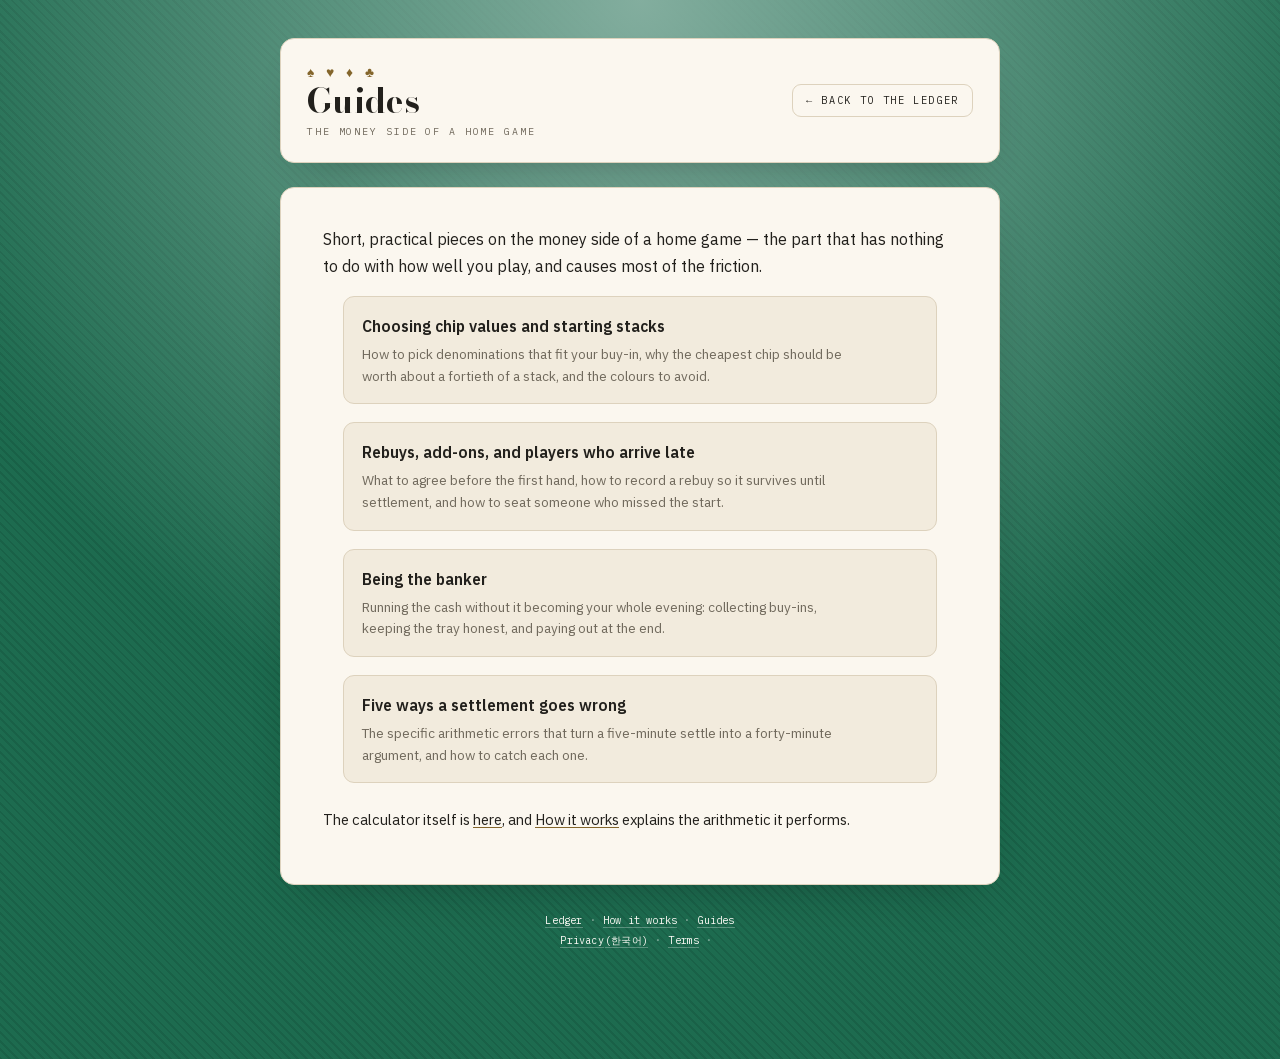
==== guides/index.html @ dd22d35c "Always show the footer in English — remove the language-based swapping Two commits ago the footer re" ====
<!DOCTYPE html>
<html lang="en">
<head>
<meta charset="UTF-8">
<!-- Partial CSP. script-src is deliberately absent: Google supports only strict
     CSP with per-request nonces for AdSense (a domain allowlist breaks ad serving
     as their domains rotate), and GitHub Pages serves static files and cannot
     generate a nonce per request. frame-ancestors and X-Content-Type-Options are
     header-only and cannot be set from a meta tag at all. What is here is the
     subset that is both enforceable and safe for ads. See docs/launch-runbook.md. -->
<meta http-equiv="Content-Security-Policy" content="object-src 'none'; base-uri 'none'; form-action 'none'; upgrade-insecure-requests">
<meta name="viewport" content="width=device-width, initial-scale=1, viewport-fit=cover">
<title>Guides — running the money side of a home poker game</title>
<meta name="description" content="Practical guides to the money side of a home game: chip denominations, rebuys, being the banker, and the five ways a settlement goes wrong.">
<meta name="theme-color" content="#14523c">
<meta name="referrer" content="strict-origin-when-cross-origin">
<link rel="canonical" href="https://homepokerledger.com/guides/">
<meta property="og:type" content="article">
<meta property="og:site_name" content="Home Poker Ledger">
<meta property="og:title" content="Guides — running the money side of a home poker game">
<meta property="og:description" content="Practical guides to the money side of a home game: chip denominations, rebuys, being the banker, and the five ways a settlement goes wrong.">
<meta property="og:url" content="https://homepokerledger.com/guides/">
<meta property="og:image" content="https://homepokerledger.com/og.png">
<meta name="twitter:card" content="summary_large_image">
<link rel="preload" href="../fonts/plex-sans-400-latin.woff2" as="font" type="font/woff2" crossorigin>
<link rel="preload" href="../fonts/bodoni-700-latin.woff2" as="font" type="font/woff2" crossorigin>
<link rel="preload" href="../fonts/plex-mono-400-latin.woff2" as="font" type="font/woff2" crossorigin>
<link rel="icon" href="data:image/svg+xml,%3Csvg xmlns='http://www.w3.org/2000/svg' viewBox='0 0 180 180'%3E%3Crect width='180' height='180' rx='40' fill='%2314523c'/%3E%3Cpath d='M90 34c-14 20-42 34-42 58a26 26 0 0 0 42 20 26 26 0 0 0 42-20c0-24-28-38-42-58z' fill='%23fcfaf5'/%3E%3Cpath d='M84 112c2 14-4 22-10 28h32c-6-6-12-14-10-28z' fill='%23fcfaf5'/%3E%3C/svg%3E">
<link rel="stylesheet" href="../site.css">
<script>
(function(){try{var s=JSON.parse(localStorage.getItem("poker.ledger.v1")||"null");
if(s&&(s.theme==="dark"||s.theme==="light"))document.documentElement.setAttribute("data-theme",s.theme);}catch(e){}})();
</script>
</head>
<body>

<main class="table">

  <header class="rail">
    <div class="brand">
      <div class="suits">&spades; &hearts; &diams; &clubs;</div>
      <h1>Guides</h1>
      <div class="sub">The money side of a home game</div>
    </div>
    <a class="back" href="../">&larr; Back to the ledger</a>
  </header>

  <article class="doc">

    <p class="lede">Short, practical pieces on the money side of a home game &mdash; the
      part that has nothing to do with how well you play, and causes most of the friction.</p>

    <ul class="cards">
      <li><a href="chip-denominations.html"><b>Choosing chip values and starting stacks</b>
        <span>How to pick denominations that fit your buy-in, why the cheapest chip should
        be worth about a fortieth of a stack, and the colours to avoid.</span></a></li>
      <li><a href="rebuys-and-late-entries.html"><b>Rebuys, add-ons, and players who arrive late</b>
        <span>What to agree before the first hand, how to record a rebuy so it survives
        until settlement, and how to seat someone who missed the start.</span></a></li>
      <li><a href="being-the-banker.html"><b>Being the banker</b>
        <span>Running the cash without it becoming your whole evening: collecting buy-ins,
        keeping the tray honest, and paying out at the end.</span></a></li>
      <li><a href="settlement-mistakes.html"><b>Five ways a settlement goes wrong</b>
        <span>The specific arithmetic errors that turn a five-minute settle into a
        forty-minute argument, and how to catch each one.</span></a></li>
    </ul>

    <p>The calculator itself is <a href="../">here</a>, and
      <a href="../how-it-works.html">How it works</a> explains the arithmetic it performs.</p>

  </article>

  <footer class="foot">
    <a href="../">Ledger</a><span class="sep">&middot;</span><a href="../how-it-works.html">How it works</a><span class="sep">&middot;</span><a href="../guides/">Guides</a><br><a href="../privacy.html" hreflang="en">Privacy</a>&#8202;<a href="../privacy-ko.html" lang="ko" hreflang="ko" aria-label="개인정보처리방침 — the privacy policy in Korean">(한국어)</a><span class="sep">&middot;</span><a href="../terms.html">Terms</a><span class="sep">&middot;</span><a href="#" data-consent-reopen hidden>Cookie settings</a>
  </footer>

</main>

<script src="../consent.js" defer></script>

</body>
</html>
---- site.css ----
/* Self-hosted fonts — no third-party request, and no round trip to discover the
   URLs. Google Fonts required fetching a stylesheet from fonts.googleapis.com before
   the browser could even learn where the font files were, then a second connection to
   fonts.gstatic.com to get them. Both are gone.

   These are the exact woff2 subsets Google served, so the bytes on the wire are
   unchanged; only the origin is. IBM Plex and Bodoni Moda are both SIL OFL 1.1,
   which permits this — see fonts/OFL.txt.

   unicode-range means a browser fetches only the subsets a page actually needs;
   latin-ext is what carries the won sign, so a KRW user pulls it and nobody else does.
   The card suits and the transfer arrow are outside both subsets and fall back to a
   system font, exactly as they did before. */
@font-face{
  font-family:'Bodoni Moda';
  font-style:normal;
  font-weight:700;
  font-display:swap;
  src:url(fonts/bodoni-700-latin.woff2) format('woff2');
  unicode-range:U+0000-00FF, U+0131, U+0152-0153, U+02BB-02BC, U+02C6, U+02DA, U+02DC, U+0304, U+0308, U+0329, U+2000-206F, U+20AC, U+2122, U+2191, U+2193, U+2212, U+2215, U+FEFF, U+FFFD;
}
@font-face{
  font-family:'Bodoni Moda';
  font-style:normal;
  font-weight:700;
  font-display:swap;
  src:url(fonts/bodoni-700-latin-ext.woff2) format('woff2');
  unicode-range:U+0100-02BA, U+02BD-02C5, U+02C7-02CC, U+02CE-02D7, U+02DD-02FF, U+0304, U+0308, U+0329, U+1D00-1DBF, U+1E00-1E9F, U+1EF2-1EFF, U+2020, U+20A0-20AB, U+20AD-20C0, U+2113, U+2C60-2C7F, U+A720-A7FF;
}
@font-face{
  font-family:'IBM Plex Sans';
  font-style:normal;
  font-weight:400;
  font-display:swap;
  src:url(fonts/plex-sans-400-latin.woff2) format('woff2');
  unicode-range:U+0000-00FF, U+0131, U+0152-0153, U+02BB-02BC, U+02C6, U+02DA, U+02DC, U+0304, U+0308, U+0329, U+2000-206F, U+20AC, U+2122, U+2191, U+2193, U+2212, U+2215, U+FEFF, U+FFFD;
}
@font-face{
  font-family:'IBM Plex Sans';
  font-style:normal;
  font-weight:400;
  font-display:swap;
  src:url(fonts/plex-sans-400-latin-ext.woff2) format('woff2');
  unicode-range:U+0100-02BA, U+02BD-02C5, U+02C7-02CC, U+02CE-02D7, U+02DD-02FF, U+0304, U+0308, U+0329, U+1D00-1DBF, U+1E00-1E9F, U+1EF2-1EFF, U+2020, U+20A0-20AB, U+20AD-20C0, U+2113, U+2C60-2C7F, U+A720-A7FF;
}
@font-face{
  font-family:'IBM Plex Sans';
  font-style:normal;
  font-weight:500;
  font-display:swap;
  src:url(fonts/plex-sans-500-latin.woff2) format('woff2');
  unicode-range:U+0000-00FF, U+0131, U+0152-0153, U+02BB-02BC, U+02C6, U+02DA, U+02DC, U+0304, U+0308, U+0329, U+2000-206F, U+20AC, U+2122, U+2191, U+2193, U+2212, U+2215, U+FEFF, U+FFFD;
}
@font-face{
  font-family:'IBM Plex Sans';
  font-style:normal;
  font-weight:500;
  font-display:swap;
  src:url(fonts/plex-sans-500-latin-ext.woff2) format('woff2');
  unicode-range:U+0100-02BA, U+02BD-02C5, U+02C7-02CC, U+02CE-02D7, U+02DD-02FF, U+0304, U+0308, U+0329, U+1D00-1DBF, U+1E00-1E9F, U+1EF2-1EFF, U+2020, U+20A0-20AB, U+20AD-20C0, U+2113, U+2C60-2C7F, U+A720-A7FF;
}
@font-face{
  font-family:'IBM Plex Sans';
  font-style:normal;
  font-weight:600;
  font-display:swap;
  src:url(fonts/plex-sans-600-latin.woff2) format('woff2');
  unicode-range:U+0000-00FF, U+0131, U+0152-0153, U+02BB-02BC, U+02C6, U+02DA, U+02DC, U+0304, U+0308, U+0329, U+2000-206F, U+20AC, U+2122, U+2191, U+2193, U+2212, U+2215, U+FEFF, U+FFFD;
}
@font-face{
  font-family:'IBM Plex Sans';
  font-style:normal;
  font-weight:600;
  font-display:swap;
  src:url(fonts/plex-sans-600-latin-ext.woff2) format('woff2');
  unicode-range:U+0100-02BA, U+02BD-02C5, U+02C7-02CC, U+02CE-02D7, U+02DD-02FF, U+0304, U+0308, U+0329, U+1D00-1DBF, U+1E00-1E9F, U+1EF2-1EFF, U+2020, U+20A0-20AB, U+20AD-20C0, U+2113, U+2C60-2C7F, U+A720-A7FF;
}
@font-face{
  font-family:'IBM Plex Sans';
  font-style:normal;
  font-weight:700;
  font-display:swap;
  src:url(fonts/plex-sans-700-latin.woff2) format('woff2');
  unicode-range:U+0000-00FF, U+0131, U+0152-0153, U+02BB-02BC, U+02C6, U+02DA, U+02DC, U+0304, U+0308, U+0329, U+2000-206F, U+20AC, U+2122, U+2191, U+2193, U+2212, U+2215, U+FEFF, U+FFFD;
}
@font-face{
  font-family:'IBM Plex Sans';
  font-style:normal;
  font-weight:700;
  font-display:swap;
  src:url(fonts/plex-sans-700-latin-ext.woff2) format('woff2');
  unicode-range:U+0100-02BA, U+02BD-02C5, U+02C7-02CC, U+02CE-02D7, U+02DD-02FF, U+0304, U+0308, U+0329, U+1D00-1DBF, U+1E00-1E9F, U+1EF2-1EFF, U+2020, U+20A0-20AB, U+20AD-20C0, U+2113, U+2C60-2C7F, U+A720-A7FF;
}
@font-face{
  font-family:'IBM Plex Mono';
  font-style:normal;
  font-weight:400;
  font-display:swap;
  src:url(fonts/plex-mono-400-latin.woff2) format('woff2');
  unicode-range:U+0000-00FF, U+0131, U+0152-0153, U+02BB-02BC, U+02C6, U+02DA, U+02DC, U+0304, U+0308, U+0329, U+2000-206F, U+20AC, U+2122, U+2191, U+2193, U+2212, U+2215, U+FEFF, U+FFFD;
}
@font-face{
  font-family:'IBM Plex Mono';
  font-style:normal;
  font-weight:400;
  font-display:swap;
  src:url(fonts/plex-mono-400-latin-ext.woff2) format('woff2');
  unicode-range:U+0100-02BA, U+02BD-02C5, U+02C7-02CC, U+02CE-02D7, U+02DD-02FF, U+0304, U+0308, U+0329, U+1D00-1DBF, U+1E00-1E9F, U+1EF2-1EFF, U+2020, U+20A0-20AB, U+20AD-20C0, U+2113, U+2C60-2C7F, U+A720-A7FF;
}
@font-face{
  font-family:'IBM Plex Mono';
  font-style:normal;
  font-weight:500;
  font-display:swap;
  src:url(fonts/plex-mono-500-latin.woff2) format('woff2');
  unicode-range:U+0000-00FF, U+0131, U+0152-0153, U+02BB-02BC, U+02C6, U+02DA, U+02DC, U+0304, U+0308, U+0329, U+2000-206F, U+20AC, U+2122, U+2191, U+2193, U+2212, U+2215, U+FEFF, U+FFFD;
}
@font-face{
  font-family:'IBM Plex Mono';
  font-style:normal;
  font-weight:500;
  font-display:swap;
  src:url(fonts/plex-mono-500-latin-ext.woff2) format('woff2');
  unicode-range:U+0100-02BA, U+02BD-02C5, U+02C7-02CC, U+02CE-02D7, U+02DD-02FF, U+0304, U+0308, U+0329, U+1D00-1DBF, U+1E00-1E9F, U+1EF2-1EFF, U+2020, U+20A0-20AB, U+20AD-20C0, U+2113, U+2C60-2C7F, U+A720-A7FF;
}
@font-face{
  font-family:'IBM Plex Mono';
  font-style:normal;
  font-weight:600;
  font-display:swap;
  src:url(fonts/plex-mono-600-latin.woff2) format('woff2');
  unicode-range:U+0000-00FF, U+0131, U+0152-0153, U+02BB-02BC, U+02C6, U+02DA, U+02DC, U+0304, U+0308, U+0329, U+2000-206F, U+20AC, U+2122, U+2191, U+2193, U+2212, U+2215, U+FEFF, U+FFFD;
}
@font-face{
  font-family:'IBM Plex Mono';
  font-style:normal;
  font-weight:600;
  font-display:swap;
  src:url(fonts/plex-mono-600-latin-ext.woff2) format('woff2');
  unicode-range:U+0100-02BA, U+02BD-02C5, U+02C7-02CC, U+02CE-02D7, U+02DD-02FF, U+0304, U+0308, U+0329, U+1D00-1DBF, U+1E00-1E9F, U+1EF2-1EFF, U+2020, U+20A0-20AB, U+20AD-20C0, U+2113, U+2C60-2C7F, U+A720-A7FF;
}
@font-face{
  font-family:'IBM Plex Mono';
  font-style:normal;
  font-weight:700;
  font-display:swap;
  src:url(fonts/plex-mono-700-latin.woff2) format('woff2');
  unicode-range:U+0000-00FF, U+0131, U+0152-0153, U+02BB-02BC, U+02C6, U+02DA, U+02DC, U+0304, U+0308, U+0329, U+2000-206F, U+20AC, U+2122, U+2191, U+2193, U+2212, U+2215, U+FEFF, U+FFFD;
}
@font-face{
  font-family:'IBM Plex Mono';
  font-style:normal;
  font-weight:700;
  font-display:swap;
  src:url(fonts/plex-mono-700-latin-ext.woff2) format('woff2');
  unicode-range:U+0100-02BA, U+02BD-02C5, U+02C7-02CC, U+02CE-02D7, U+02DD-02FF, U+0304, U+0308, U+0329, U+1D00-1DBF, U+1E00-1E9F, U+1EF2-1EFF, U+2020, U+20A0-20AB, U+20AD-20C0, U+2113, U+2C60-2C7F, U+A720-A7FF;
}

/* Shared styling for the document pages — privacy, terms, the guides, and 404.
   index.html deliberately stays a single self-contained file: it is the app, it
   must work offline, and the test suite extracts its functions from that one file.
   These pages are documents, so they share a stylesheet instead of copying 600
   lines of app CSS five times.

   The :root blocks below are a copy of the ones in index.html. That copy is a
   drift risk, so test/cases/tokens.js asserts the two agree, token for token,
   in all three blocks. Change a colour in one place and the suite fails. */

:root{
  --display:'Bodoni Moda',Didot,'Bodoni MT',Georgia,serif;
  --body:'IBM Plex Sans','Helvetica Neue',Arial,sans-serif;
  --mono:'IBM Plex Mono','SFMono-Regular',Consolas,monospace;

  --felt:#1d6b4f;
  --felt-deep:#14523c;
  --rail:#6b3f22;
  --card:#fbf7ef;
  --card-edge:#ddd2bd;
  --card-sunk:#f2ebdd;
  --ink:#22201c;
  --ink-soft:#716a5d;
  --gold:#84662c;
  --win:#1c7a4f;
  --loss:#b23b34;
  --flat:#716a5d;
  --alert:#9f6028;
  --alert-bg:#fdf1df;
  --ok-bg:#e9f5ed;
  --chip:#f4ede0;
  --chip-edge:#c8b998;
  --shadow:rgba(10,26,20,.42);
  --on-felt:#fcfaf5;
  --on-felt-dim:#dfe8e2;
}
@media (prefers-color-scheme: dark){
  :root:not([data-theme="light"]){
    --felt:#0d3527;
    --felt-deep:#07231a;
    --rail:#2e1c10;
    --card:#161c1a;
    --card-edge:#2c3a35;
    --card-sunk:#101614;
    --ink:#eee7da;
    --ink-soft:#93a09a;
    --gold:#d8b061;
    --win:#5fcf94;
    --loss:#f0776c;
    --flat:#93a09a;
    --alert:#eca85e;
    --alert-bg:#2a1f10;
    --ok-bg:#10261b;
    --chip:#1d2623;
    --chip-edge:#3a4a44;
    --shadow:rgba(0,0,0,.6);
    --on-felt:#eef3ef;
    --on-felt-dim:#a9bbb2;
  }
}
:root[data-theme="dark"]{
  --felt:#0d3527;
  --felt-deep:#07231a;
  --rail:#2e1c10;
  --card:#161c1a;
  --card-edge:#2c3a35;
  --card-sunk:#101614;
  --ink:#eee7da;
  --ink-soft:#93a09a;
  --gold:#d8b061;
  --win:#5fcf94;
  --loss:#f0776c;
  --flat:#93a09a;
  --alert:#eca85e;
  --alert-bg:#2a1f10;
  --ok-bg:#10261b;
  --chip:#1d2623;
  --chip-edge:#3a4a44;
  --shadow:rgba(0,0,0,.6);
  --on-felt:#eef3ef;
  --on-felt-dim:#a9bbb2;
}

*{ box-sizing:border-box; }
body{
  margin:0;
  color:var(--ink);
  font-family:var(--body);
  background-color:var(--felt);
  background-image:
    radial-gradient(circle at 50% 0%, color-mix(in srgb, var(--felt) 55%, #ffffff) 0%, transparent 62%),
    repeating-linear-gradient(45deg, color-mix(in srgb, var(--felt-deep) 40%, transparent) 0 2px, transparent 2px 6px);
  min-height:100vh;
}
img{ max-width:100%; }
[hidden]{ display:none !important; }

.table{
  max-width:760px;
  margin:clamp(12px,3vw,44px) auto;
  padding:0 clamp(10px,2.4vw,20px) clamp(40px,6vw,70px);
}

/* ---- header, matching the app's rail ---- */
.rail{
  background:var(--card);
  border:1px solid var(--card-edge);
  border-radius:14px;
  box-shadow:0 20px 44px -26px var(--shadow);
  padding:clamp(16px,3vw,24px) clamp(16px,3vw,26px);
  display:flex;
  align-items:center;
  gap:14px;
  flex-wrap:wrap;
}
.brand{ flex:1 1 auto; min-width:0; }
.suits{ font-size:.86rem; letter-spacing:.32em; color:var(--gold); margin-bottom:2px; }
.rail h1{
  font-family:var(--display);
  font-weight:700;
  font-size:clamp(1.5rem,4.2vw,2.1rem);
  line-height:1.05;
  margin:0;
  letter-spacing:.01em;
}
.rail .sub{
  font-family:var(--mono);
  font-size:.62rem;
  letter-spacing:.19em;
  text-transform:uppercase;
  color:var(--ink-soft);
  margin-top:6px;
}
.back{
  font-family:var(--mono);
  font-size:.64rem;
  letter-spacing:.16em;
  text-transform:uppercase;
  color:var(--ink);
  text-decoration:none;
  border:1px solid var(--card-edge);
  border-radius:9px;
  padding:9px 13px;
  white-space:nowrap;
  transition:background .15s ease, border-color .15s ease;
}
.back:hover{ background:var(--card-sunk); border-color:var(--gold); }
.back:focus-visible{ outline:2px solid var(--gold); outline-offset:2px; }

/* ---- the document body ---- */
.doc{
  margin-top:clamp(16px,2.6vw,24px);
  background:var(--card);
  border:1px solid var(--card-edge);
  border-radius:14px;
  box-shadow:0 20px 44px -26px var(--shadow);
  padding:clamp(20px,3.4vw,38px) clamp(18px,3.4vw,42px);
}
.doc h2{
  font-family:var(--display);
  font-weight:700;
  font-size:clamp(1.15rem,2.6vw,1.42rem);
  line-height:1.25;
  margin:2em 0 .55em;
  letter-spacing:.01em;
}
.doc h2:first-child{ margin-top:0; }
.doc h3{
  font-family:var(--mono);
  font-size:.68rem;
  letter-spacing:.17em;
  text-transform:uppercase;
  color:var(--ink-soft);
  margin:1.9em 0 .5em;
}
.doc p, .doc li{ font-size:.92rem; line-height:1.72; margin:0 0 .95em; max-width:66ch; }
.doc ul, .doc ol{ padding-left:1.25em; margin:0 0 1.1em; }
.doc li{ margin-bottom:.4em; }
.doc a{ color:var(--ink); text-underline-offset:2px; text-decoration-color:var(--gold); }
.doc a:hover{ color:var(--gold); }
.doc a:focus-visible{ outline:2px solid var(--gold); outline-offset:2px; border-radius:2px; }
.doc strong{ font-weight:600; }
.doc .lede{ font-size:1rem; color:var(--ink); }
.doc hr{ border:0; border-top:1px solid var(--card-edge); margin:2.2em 0; }

.updated{
  font-family:var(--mono);
  font-size:.62rem;
  letter-spacing:.16em;
  text-transform:uppercase;
  color:var(--ink-soft);
  margin:0 0 1.8em;
}

/* A definition-style table for "what we collect / why / how long". */
.doc table{ width:100%; border-collapse:collapse; margin:0 0 1.4em; font-size:.86rem; }
.doc th, .doc td{
  text-align:left;
  vertical-align:top;
  padding:9px 12px 9px 0;
  border-bottom:1px solid var(--card-edge);
  line-height:1.6;
}
.doc th{
  font-family:var(--mono);
  font-size:.6rem;
  letter-spacing:.17em;
  text-transform:uppercase;
  color:var(--ink-soft);
  font-weight:400;
}
.table-scroll{ overflow-x:auto; }

/* ---- the placeholder that has to be filled before this can go live ---- */
.todo{
  display:inline-block;
  font-family:var(--mono);
  font-size:.82em;
  font-weight:600;
  letter-spacing:.04em;
  color:var(--alert);
  background:var(--alert-bg);
  border:1.5px dashed var(--alert);
  border-radius:6px;
  padding:1px 7px;
}
.notready{
  background:var(--alert-bg);
  border:1.5px solid var(--alert);
  border-radius:11px;
  padding:15px 18px;
  margin:0 0 1.9em;
}
.notready p{ margin:0; font-size:.86rem; line-height:1.65; }
.notready .head{
  font-family:var(--mono);
  font-size:.6rem;
  letter-spacing:.19em;
  text-transform:uppercase;
  color:var(--alert);
  margin-bottom:6px;
}

/* ---- footer, shared with the app ---- */
.foot{
  margin-top:clamp(18px,3vw,26px);
  font-family:var(--mono);
  font-size:.64rem;
  line-height:1.95;
  letter-spacing:.02em;
  color:var(--on-felt-dim);
  text-align:center;
}
.foot a{ color:var(--on-felt); text-decoration:none; border-bottom:1px solid rgba(255,255,255,.28); }
.foot a:hover{ border-bottom-color:var(--on-felt); }
.foot a:focus-visible{ outline:2px solid var(--on-felt); outline-offset:3px; border-radius:2px; }
.foot .sep{ opacity:.5; margin:0 7px; }

/* ---- index of guide articles ---- */
.cards{ display:grid; gap:12px; margin:0; padding:0; list-style:none; }
.cards a{
  display:block;
  padding:16px 18px;
  border:1px solid var(--card-edge);
  border-radius:11px;
  text-decoration:none;
  color:var(--ink);
  background:var(--card-sunk);
  transition:border-color .15s ease, background .15s ease;
}
.cards a:hover{ border-color:var(--gold); }
.cards a:focus-visible{ outline:2px solid var(--gold); outline-offset:2px; }
.cards b{ display:block; font-size:.98rem; margin-bottom:4px; font-weight:600; }
.cards span{ display:block; font-size:.85rem; color:var(--ink-soft); line-height:1.6; max-width:60ch; }

@media (prefers-reduced-motion: reduce){
  *{ transition-duration:.01ms !important; animation-duration:.01ms !important; }
}
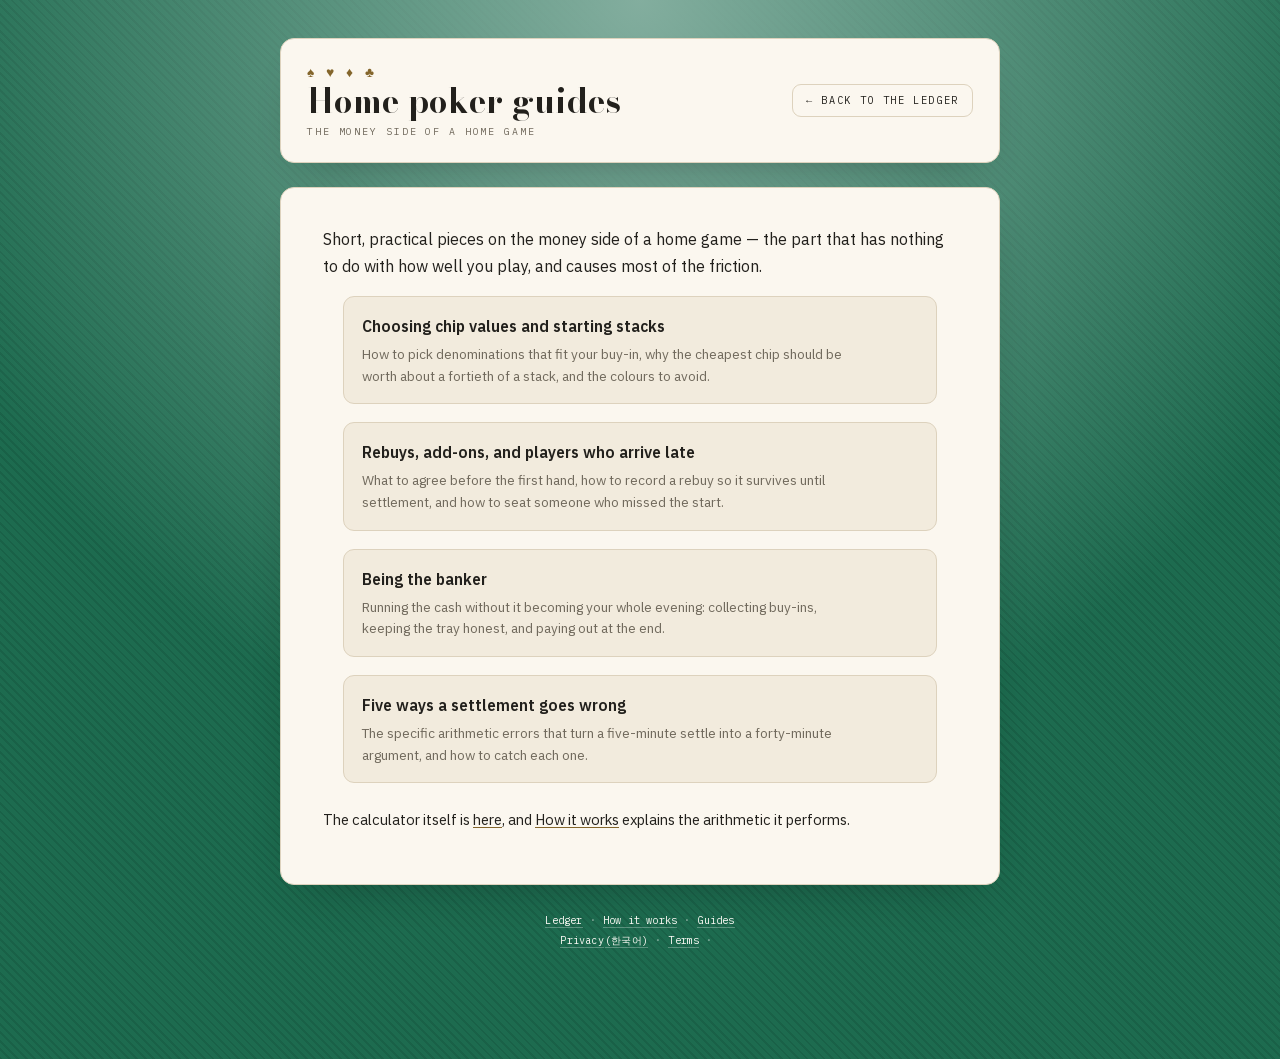
==== commit d446fe05: "Make the H1 headings describe the page instead of labelling the nav After <title>, the H1 is the str" ====
--- a/guides/index.html
+++ b/guides/index.html
@@ -39,7 +39,7 @@
   <header class="rail">
     <div class="brand">
       <div class="suits">&spades; &hearts; &diams; &clubs;</div>
-      <h1>Guides</h1>
+      <h1>Home poker guides</h1>
       <div class="sub">The money side of a home game</div>
     </div>
     <a class="back" href="../">&larr; Back to the ledger</a>
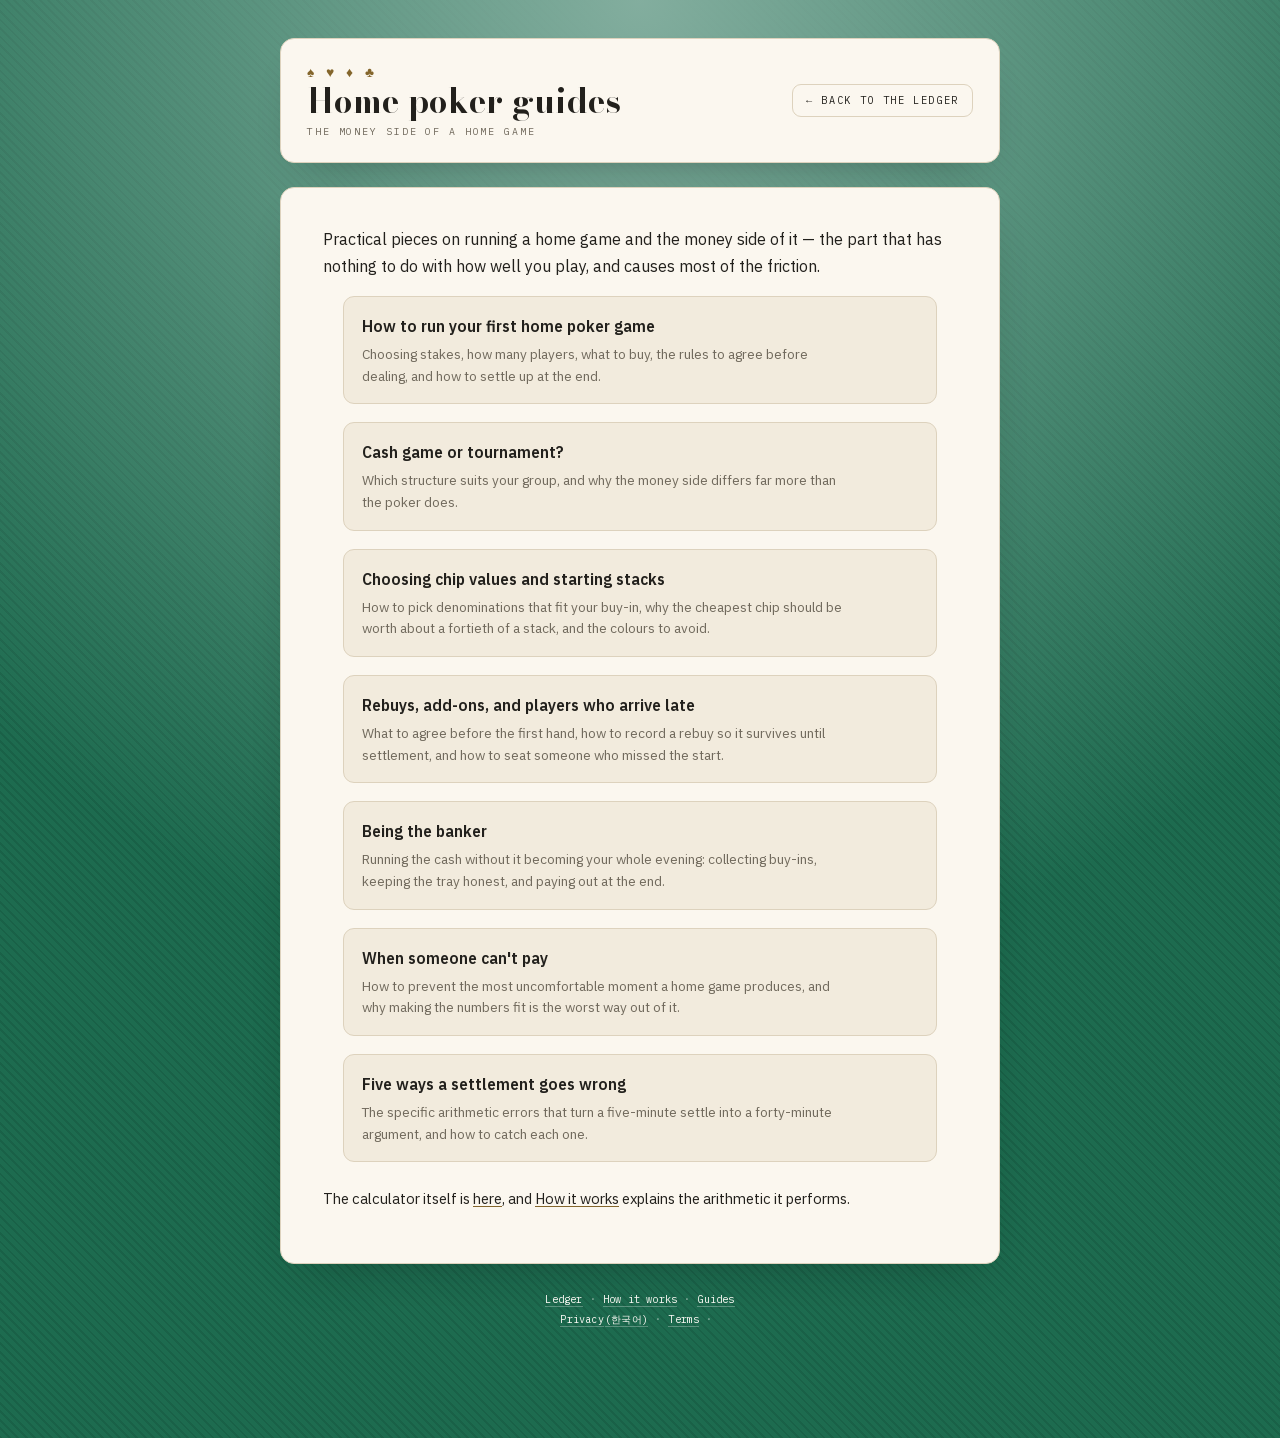
==== commit 23761fe7: "Three new guides, document the cash-out button, and expand the gap-covering rule GUIDES  ~11,000 wor" ====
--- a/guides/index.html
+++ b/guides/index.html
@@ -25,7 +25,12 @@
 <link rel="preload" href="../fonts/plex-sans-400-latin.woff2" as="font" type="font/woff2" crossorigin>
 <link rel="preload" href="../fonts/bodoni-700-latin.woff2" as="font" type="font/woff2" crossorigin>
 <link rel="preload" href="../fonts/plex-mono-400-latin.woff2" as="font" type="font/woff2" crossorigin>
-<link rel="icon" href="data:image/svg+xml,%3Csvg xmlns='http://www.w3.org/2000/svg' viewBox='0 0 180 180'%3E%3Crect width='180' height='180' rx='40' fill='%2314523c'/%3E%3Cpath d='M90 34c-14 20-42 34-42 58a26 26 0 0 0 42 20 26 26 0 0 0 42-20c0-24-28-38-42-58z' fill='%23fcfaf5'/%3E%3Cpath d='M84 112c2 14-4 22-10 28h32c-6-6-12-14-10-28z' fill='%23fcfaf5'/%3E%3C/svg%3E">
+<link rel="icon" href="/favicon.ico" sizes="32x32">
+<link rel="icon" type="image/png" sizes="48x48" href="../favicon-48.png">
+<link rel="icon" type="image/png" sizes="96x96" href="../favicon-96.png">
+<link rel="icon" type="image/png" sizes="192x192" href="../favicon-192.png">
+<link rel="icon" type="image/svg+xml" href="../icon.svg">
+<link rel="apple-touch-icon" sizes="192x192" href="../favicon-192.png">
 <link rel="stylesheet" href="../site.css">
 <script>
 (function(){try{var s=JSON.parse(localStorage.getItem("poker.ledger.v1")||"null");
@@ -47,10 +52,16 @@
 
   <article class="doc">
 
-    <p class="lede">Short, practical pieces on the money side of a home game &mdash; the
+    <p class="lede">Practical pieces on running a home game and the money side of it &mdash; the
       part that has nothing to do with how well you play, and causes most of the friction.</p>
 
     <ul class="cards">
+      <li><a href="first-home-game.html"><b>How to run your first home poker game</b>
+        <span>Choosing stakes, how many players, what to buy, the rules to agree before
+        dealing, and how to settle up at the end.</span></a></li>
+      <li><a href="cash-game-or-tournament.html"><b>Cash game or tournament?</b>
+        <span>Which structure suits your group, and why the money side differs far more
+        than the poker does.</span></a></li>
       <li><a href="chip-denominations.html"><b>Choosing chip values and starting stacks</b>
         <span>How to pick denominations that fit your buy-in, why the cheapest chip should
         be worth about a fortieth of a stack, and the colours to avoid.</span></a></li>
@@ -60,6 +71,9 @@
       <li><a href="being-the-banker.html"><b>Being the banker</b>
         <span>Running the cash without it becoming your whole evening: collecting buy-ins,
         keeping the tray honest, and paying out at the end.</span></a></li>
+      <li><a href="when-someone-cannot-pay.html"><b>When someone can't pay</b>
+        <span>How to prevent the most uncomfortable moment a home game produces, and
+        why making the numbers fit is the worst way out of it.</span></a></li>
       <li><a href="settlement-mistakes.html"><b>Five ways a settlement goes wrong</b>
         <span>The specific arithmetic errors that turn a five-minute settle into a
         forty-minute argument, and how to catch each one.</span></a></li>
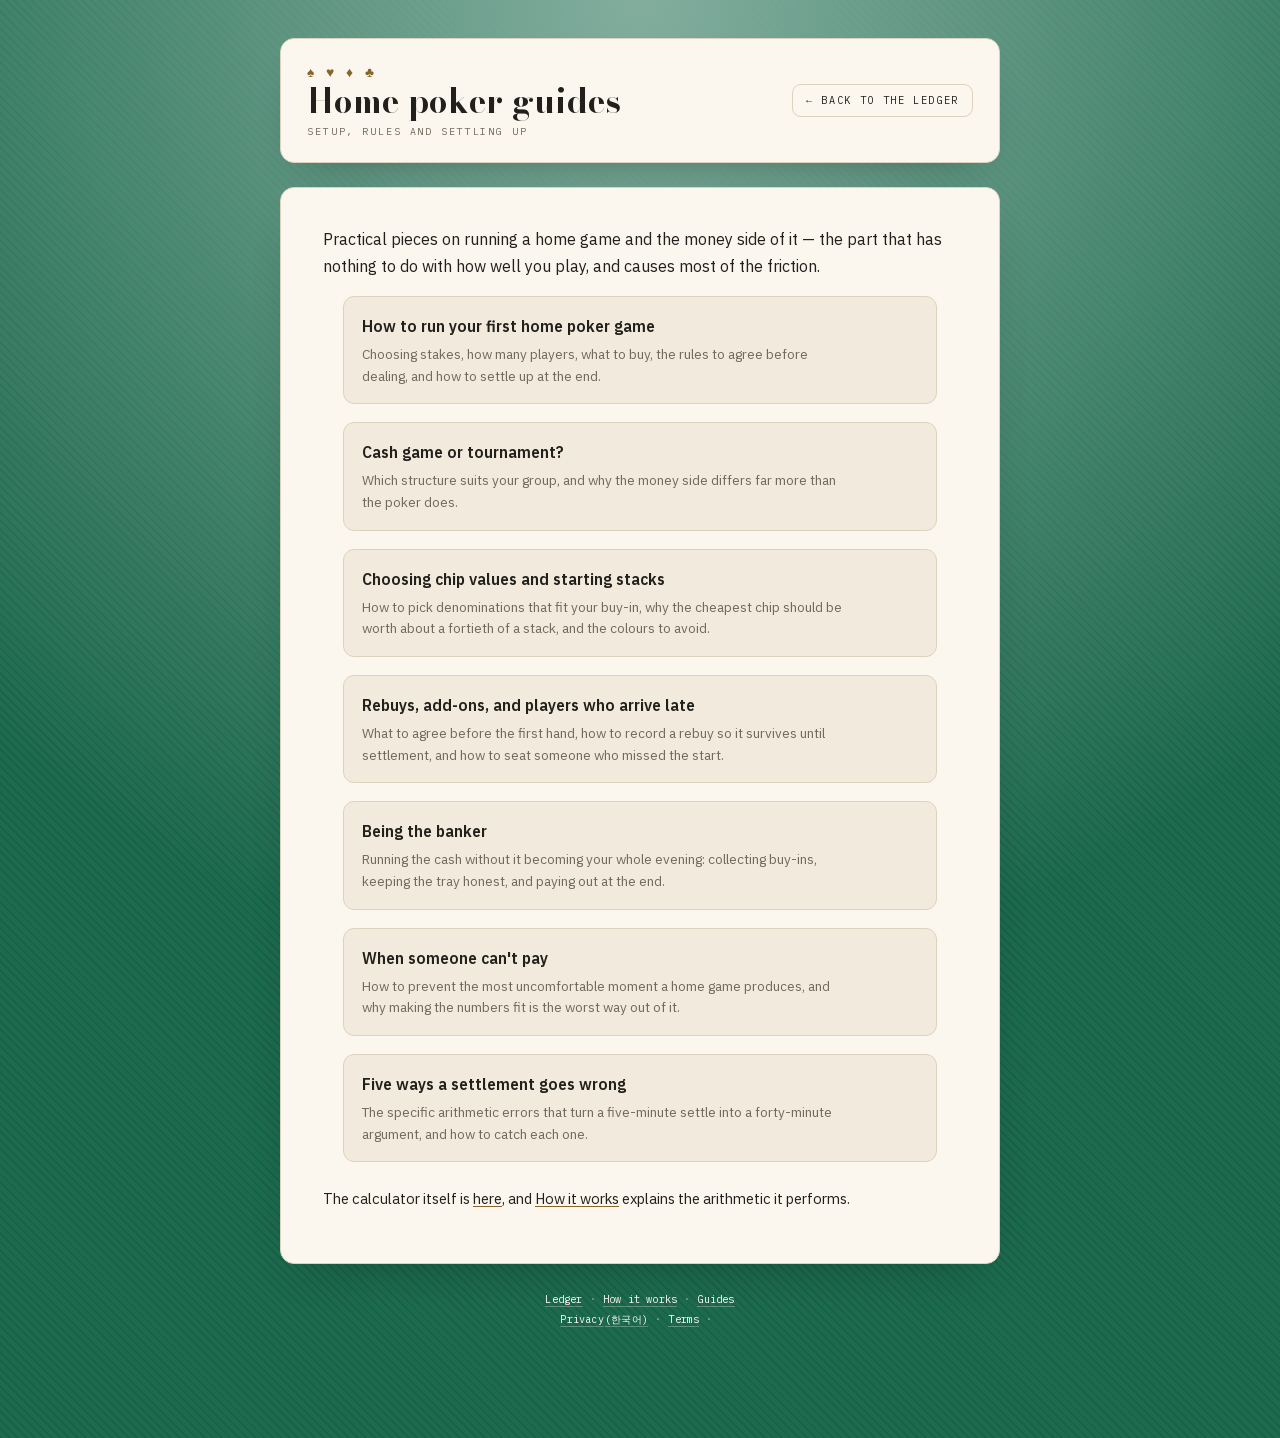
==== commit eedf9d63: "Bring every title and description inside the length search results actually show Checking the new gu" ====
--- a/guides/index.html
+++ b/guides/index.html
@@ -10,15 +10,15 @@
      subset that is both enforceable and safe for ads. See docs/launch-runbook.md. -->
 <meta http-equiv="Content-Security-Policy" content="object-src 'none'; base-uri 'none'; form-action 'none'; upgrade-insecure-requests">
 <meta name="viewport" content="width=device-width, initial-scale=1, viewport-fit=cover">
-<title>Guides — running the money side of a home poker game</title>
-<meta name="description" content="Practical guides to the money side of a home game: chip denominations, rebuys, being the banker, and the five ways a settlement goes wrong.">
+<title>Home poker guides — setup, rules and settling up</title>
+<meta name="description" content="Practical guides to running a home poker game: choosing stakes and chips, rebuy rules, being the banker, and settling up when the count does not balance.">
 <meta name="theme-color" content="#14523c">
 <meta name="referrer" content="strict-origin-when-cross-origin">
 <link rel="canonical" href="https://homepokerledger.com/guides/">
 <meta property="og:type" content="article">
 <meta property="og:site_name" content="Home Poker Ledger">
-<meta property="og:title" content="Guides — running the money side of a home poker game">
-<meta property="og:description" content="Practical guides to the money side of a home game: chip denominations, rebuys, being the banker, and the five ways a settlement goes wrong.">
+<meta property="og:title" content="Home poker guides — setup, rules and settling up">
+<meta property="og:description" content="Practical guides to running a home poker game: choosing stakes and chips, rebuy rules, being the banker, and settling up when the count does not balance.">
 <meta property="og:url" content="https://homepokerledger.com/guides/">
 <meta property="og:image" content="https://homepokerledger.com/og.png">
 <meta name="twitter:card" content="summary_large_image">
@@ -45,7 +45,7 @@
     <div class="brand">
       <div class="suits">&spades; &hearts; &diams; &clubs;</div>
       <h1>Home poker guides</h1>
-      <div class="sub">The money side of a home game</div>
+      <div class="sub">Setup, rules and settling up</div>
     </div>
     <a class="back" href="../">&larr; Back to the ledger</a>
   </header>
